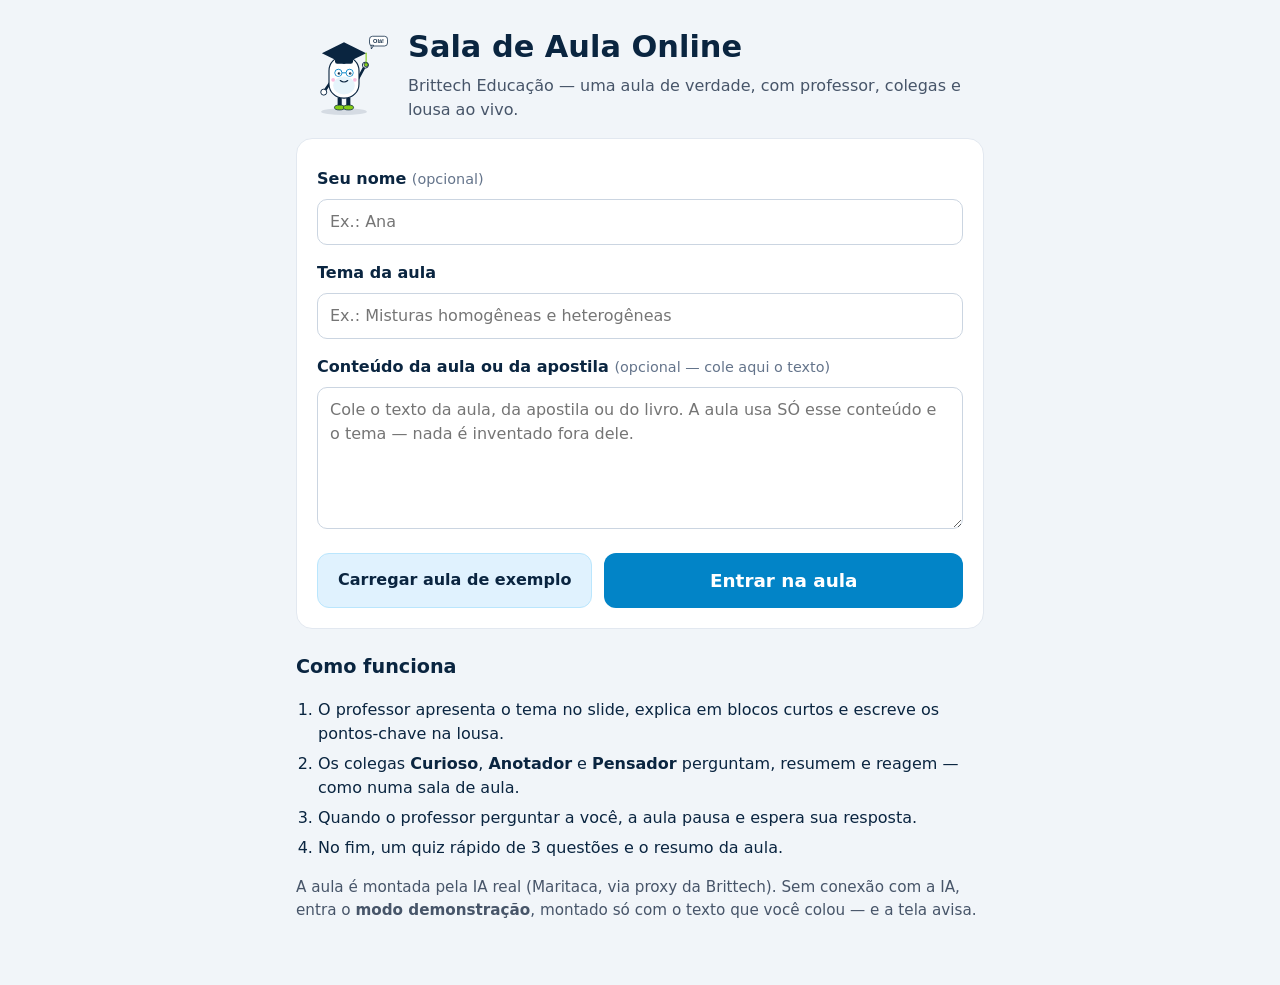
==== index.html @ 541ea4d3 "Sala de Aula Online: aula ao vivo estilo Zoom com professor, colegas virtuais e lousa em tempo real" ====
<!DOCTYPE html>
<html lang="pt-BR">
<head>
<meta charset="utf-8">
<meta name="viewport" content="width=device-width, initial-scale=1">
<title>Sala de Aula Online — Brittech Educação</title>
<link rel="stylesheet" href="style.css">
</head>
<body>

<!-- ===================== TELA DE ENTRADA ===================== -->
<main id="tela-entrada" class="entrada">
  <header class="entrada-topo">
    <img src="brito-saudacao.svg" alt="Brito, mascote da Brittech Educação, acenando" class="brito-logo">
    <div>
      <h1>Sala de Aula Online</h1>
      <p class="subtitulo">Brittech Educação — uma aula de verdade, com professor, colegas e lousa ao vivo.</p>
    </div>
  </header>

  <section class="entrada-form" aria-label="Montar sua aula">
    <label for="aluno-nome">Seu nome <span class="opcional">(opcional)</span></label>
    <input id="aluno-nome" type="text" placeholder="Ex.: Ana" autocomplete="name" maxlength="40">

    <label for="aula-tema">Tema da aula</label>
    <input id="aula-tema" type="text" placeholder="Ex.: Misturas homogêneas e heterogêneas" maxlength="120">

    <label for="aula-texto">Conteúdo da aula ou da apostila <span class="opcional">(opcional — cole aqui o texto)</span></label>
    <textarea id="aula-texto" rows="5" placeholder="Cole o texto da aula, da apostila ou do livro. A aula usa SÓ esse conteúdo e o tema — nada é inventado fora dele."></textarea>

    <div class="entrada-botoes">
      <button id="btn-exemplo" type="button" class="btn btn-secundario">Carregar aula de exemplo</button>
      <button id="btn-entrar" type="button" class="btn btn-grande">Entrar na aula</button>
    </div>
    <p id="entrada-exemplo-info" class="exemplo-info" hidden>Aula de exemplo carregada: <strong>Misturas homogêneas e heterogêneas</strong> (Ciências, 6º ano — EF06CI01: água e sal, água e óleo, água e areia). Edite o tema ou o texto se quiser.</p>
    <p id="entrada-erro" class="erro" hidden></p>
    <p id="entrada-status" class="status" hidden></p>
  </section>

  <section class="entrada-como">
    <h2>Como funciona</h2>
    <ol>
      <li>O professor apresenta o tema no slide, explica em blocos curtos e escreve os pontos-chave na lousa.</li>
      <li>Os colegas <strong>Curioso</strong>, <strong>Anotador</strong> e <strong>Pensador</strong> perguntam, resumem e reagem — como numa sala de aula.</li>
      <li>Quando o professor perguntar a você, a aula pausa e espera sua resposta.</li>
      <li>No fim, um quiz rápido de 3 questões e o resumo da aula.</li>
    </ol>
    <p class="nota-ia">A aula é montada pela IA real (Maritaca, via proxy da Brittech). Sem conexão com a IA, entra o <strong>modo demonstração</strong>, montado só com o texto que você colou — e a tela avisa.</p>
  </section>
</main>

<!-- ===================== SALA DE AULA ===================== -->
<main id="tela-aula" class="aula" hidden>
  <header class="aula-topo">
    <div class="aula-titulo">
      <img src="brito-saudacao.svg" alt="" class="brito-mini" aria-hidden="true">
      <div>
        <h1 id="aula-tema-titulo">Sala de Aula Online</h1>
        <p id="aula-fase" class="fase">Preparando a aula…</p>
      </div>
    </div>
    <div class="aula-topo-direita">
      <span id="badge-modo" class="badge badge-demo" hidden>Modo demonstração, sem IA real</span>
      <span id="badge-ia" class="badge badge-ia" hidden>IA real</span>
      <span id="aula-progresso" class="progresso" aria-live="polite"></span>
    </div>
  </header>

  <div class="palco">
    <!-- Slide + lousa -->
    <section class="area-apresentacao" aria-label="Slide e lousa">
      <div class="slide" id="slide">
        <p class="slide-kicker" id="slide-kicker">Brittech Educação</p>
        <h2 id="slide-titulo">Bem-vindo(a) à aula!</h2>
        <ul id="slide-linhas"></ul>
      </div>
      <div class="lousa-wrap">
        <div class="lousa-topo">
          <span>Lousa</span>
          <button id="btn-limpar-lousa" type="button" class="btn-mini">Limpar lousa</button>
        </div>
        <canvas id="lousa" width="900" height="240" aria-label="Lousa da aula, com os pontos-chave escritos pelo professor"></canvas>
      </div>
    </section>

    <!-- Participantes -->
    <aside class="participantes" aria-label="Participantes da aula">
      <div class="participante professor" data-quem="professor" id="tile-professor">
        <div class="video-sim" style="--cor:#0284C7">
          <span class="avatar-inicial">Pr</span>
          <span class="selo-falando" hidden>falando…</span>
        </div>
        <p class="part-nome">Professor <span class="part-papel">apresentando</span></p>
        <p class="part-status" data-status>ouvindo</p>
      </div>
      <div class="participante" data-quem="curioso" id="tile-curioso">
        <div class="video-sim" style="--cor:#ec4899">
          <span class="avatar-inicial">Cu</span>
          <span class="selo-falando" hidden>falando…</span>
        </div>
        <p class="part-nome">Curioso</p>
        <p class="part-status" data-status>ouvindo</p>
      </div>
      <div class="participante" data-quem="anotador" id="tile-anotador">
        <div class="video-sim" style="--cor:#06b6d4">
          <span class="avatar-inicial">An</span>
          <span class="selo-falando" hidden>falando…</span>
        </div>
        <p class="part-nome">Anotador</p>
        <p class="part-status" data-status>ouvindo</p>
      </div>
      <div class="participante" data-quem="pensador" id="tile-pensador">
        <div class="video-sim" style="--cor:#f59e0b">
          <span class="avatar-inicial">Pe</span>
          <span class="selo-falando" hidden>falando…</span>
        </div>
        <p class="part-nome">Pensador</p>
        <p class="part-status" data-status>ouvindo</p>
      </div>
      <div class="participante voce" data-quem="voce" id="tile-voce">
        <div class="video-sim" style="--cor:#84CC16">
          <span class="avatar-inicial" id="voce-inicial">Você</span>
          <span class="selo-mao" id="selo-mao" hidden>✋ mão levantada</span>
          <span class="selo-falando" hidden>falando…</span>
        </div>
        <p class="part-nome" id="voce-nome">Você</p>
        <p class="part-status" data-status>ouvindo</p>
      </div>
    </aside>
  </div>

  <!-- Legenda da fala atual -->
  <p id="legenda" class="legenda" aria-live="polite"></p>

  <!-- Painel de interação com o aluno -->
  <section id="painel-aluno" class="painel-interacao" hidden>
    <h2 id="aluno-pergunta">O professor perguntou:</h2>
    <div id="aluno-opcoes" class="opcoes"></div>
    <label for="aluno-resposta-livre">Ou responda com suas palavras:</label>
    <div class="resposta-livre-linha">
      <input id="aluno-resposta-livre" type="text" placeholder="Escreva sua resposta aqui…" maxlength="300">
      <button id="btn-responder-livre" type="button" class="btn btn-primario">Responder</button>
    </div>
    <p id="aluno-retorno" class="retorno" hidden></p>
  </section>

  <!-- Painel do quiz -->
  <section id="painel-quiz" class="painel-quiz" hidden>
    <h2 id="quiz-titulo">Quiz rápido</h2>
    <p id="quiz-pergunta" class="quiz-pergunta"></p>
    <div id="quiz-opcoes" class="opcoes"></div>
    <p id="quiz-feedback" class="retorno" hidden></p>
    <button id="btn-proxima-questao" type="button" class="btn btn-primario" hidden>Próxima questão</button>
    <button id="btn-ver-resumo" type="button" class="btn btn-primario" hidden>Ver o resumo da aula</button>
  </section>

  <!-- Resumo / encerramento -->
  <section id="painel-resumo" class="painel-resumo" hidden>
    <h2>Aula concluída!</h2>
    <p id="resumo-nota" class="resumo-nota"></p>
    <pre id="resumo-texto" class="resumo-texto"></pre>
    <div class="resumo-botoes">
      <button id="btn-copiar-resumo" type="button" class="btn btn-secundario">Copiar resumo</button>
      <button id="btn-rever-aula" type="button" class="btn btn-secundario">Assistir de novo</button>
      <button id="btn-sair-resumo" type="button" class="btn btn-primario">Sair da aula</button>
    </div>
  </section>

  <!-- Controles -->
  <footer class="controles">
    <button id="btn-mudo" type="button" class="btn-controle" aria-pressed="false">🔊 Som ligado</button>
    <button id="btn-camera" type="button" class="btn-controle" aria-pressed="true">📷 Câmera ligada</button>
    <button id="btn-mao" type="button" class="btn-controle" aria-pressed="false">✋ Levantar a mão</button>
    <button id="btn-pular" type="button" class="btn-controle">⏭ Pular fala</button>
    <button id="btn-tela-cheia" type="button" class="btn-controle">⛶ Tela cheia</button>
    <button id="btn-sair" type="button" class="btn-controle btn-sair">Sair da aula</button>
  </footer>
  <p id="aviso-voz" class="aviso-voz" hidden></p>
</main>

<script src="sala.js"></script>
</body>
</html>
---- style.css ----
/* Sala de Aula Online — Brittech Educação
   Paleta: azul-marinho #0A2540, ciano #0284C7, lima #84CC16. pt-BR.
   Site estático, sem dependências externas. */
* { box-sizing: border-box; }
html, body { margin: 0; padding: 0; }
body {
  font-family: system-ui, -apple-system, "Segoe UI", Roboto, Arial, sans-serif;
  background: #f1f5f9;
  color: #0A2540;
  line-height: 1.5;
}
button { font: inherit; cursor: pointer; }
input, textarea { font: inherit; }
[hidden] { display: none !important; }

/* ------------------------- Entrada ------------------------- */
.entrada { max-width: 720px; margin: 0 auto; padding: 24px 16px 48px; }
.entrada-topo { display: flex; gap: 16px; align-items: center; margin-bottom: 8px; }
.brito-logo { width: 96px; height: auto; flex: none; }
.entrada-topo h1 { margin: 0; font-size: 1.9rem; color: #0A2540; }
.subtitulo { margin: 4px 0 0; color: #475569; }
.entrada-form {
  background: #fff; border: 1px solid #e2e8f0; border-radius: 16px;
  padding: 20px; margin-top: 16px;
  display: flex; flex-direction: column; gap: 8px;
}
.entrada-form label { font-weight: 600; margin-top: 8px; }
.opcional { font-weight: 400; color: #64748b; font-size: .9em; }
.entrada-form input, .entrada-form textarea {
  border: 1px solid #cbd5e1; border-radius: 10px; padding: 10px 12px;
  width: 100%; background: #fff; color: #0A2540;
}
.entrada-form input:focus, .entrada-form textarea:focus {
  outline: 2px solid #0284C7; outline-offset: 1px; border-color: #0284C7;
}
.entrada-botoes { display: flex; flex-wrap: wrap; gap: 12px; margin-top: 16px; }
.btn {
  border: none; border-radius: 12px; padding: 12px 20px; font-weight: 700;
}
.btn-grande { background: #0284C7; color: #fff; font-size: 1.15rem; padding: 14px 28px; flex: 1 1 220px; }
.btn-grande:hover { background: #0369a1; }
.btn-grande:disabled { background: #94a3b8; cursor: wait; }
.btn-primario { background: #0284C7; color: #fff; }
.btn-primario:hover { background: #0369a1; }
.btn-secundario { background: #e0f2fe; color: #0A2540; border: 1px solid #bae6fd; }
.btn-secundario:hover { background: #bae6fd; }
.exemplo-info { background: #f7fee7; border: 1px solid #d9f99d; border-radius: 10px; padding: 10px 12px; margin: 12px 0 0; }
.erro { color: #b91c1c; background: #fef2f2; border: 1px solid #fecaca; border-radius: 10px; padding: 10px 12px; margin: 12px 0 0; }
.status { color: #0A2540; background: #e0f2fe; border: 1px solid #bae6fd; border-radius: 10px; padding: 10px 12px; margin: 12px 0 0; }
.entrada-como { margin-top: 24px; }
.entrada-como h2 { font-size: 1.2rem; margin-bottom: 8px; }
.entrada-como ol { padding-left: 22px; }
.entrada-como li { margin-bottom: 6px; }
.nota-ia { color: #475569; font-size: .95rem; }

/* ------------------------- Sala de aula ------------------------- */
.aula {
  min-height: 100vh; background: #0A2540; color: #f8fafc;
  display: flex; flex-direction: column;
}
.aula-topo {
  display: flex; justify-content: space-between; align-items: center; gap: 12px;
  padding: 10px 16px; background: #081c30; border-bottom: 1px solid #1e3a5f; flex-wrap: wrap;
}
.aula-titulo { display: flex; align-items: center; gap: 10px; min-width: 0; }
.brito-mini { width: 44px; height: auto; flex: none; }
.aula-titulo h1 { font-size: 1.15rem; margin: 0; white-space: nowrap; overflow: hidden; text-overflow: ellipsis; }
.fase { margin: 0; color: #7dd3fc; font-size: .9rem; }
.aula-topo-direita { display: flex; align-items: center; gap: 10px; flex-wrap: wrap; }
.badge { border-radius: 999px; padding: 4px 12px; font-size: .85rem; font-weight: 700; }
.badge-demo { background: #fef3c7; color: #92400e; }
.badge-ia { background: #dcfce7; color: #166534; }
.progresso { color: #94a3b8; font-size: .9rem; }

.palco {
  flex: 1; display: grid; grid-template-columns: minmax(0, 1fr) 220px; gap: 12px;
  padding: 12px 16px; min-height: 0;
}
.area-apresentacao { display: flex; flex-direction: column; gap: 12px; min-width: 0; }
.slide {
  background: #fff; color: #0A2540; border-radius: 16px; padding: 20px 24px;
  min-height: 220px; flex: 1; box-shadow: 0 4px 24px rgba(0,0,0,.35);
}
.slide-kicker { margin: 0 0 4px; color: #0284C7; font-weight: 700; text-transform: uppercase; letter-spacing: .06em; font-size: .8rem; }
.slide h2 { margin: 0 0 12px; font-size: 1.6rem; line-height: 1.25; }
.slide ul { margin: 0; padding-left: 22px; }
.slide li { margin-bottom: 10px; font-size: 1.08rem; }
.slide li::marker { color: #84CC16; }
.lousa-wrap { background: #14532d; border: 6px solid #78350f; border-radius: 12px; overflow: hidden; }
.lousa-topo {
  display: flex; justify-content: space-between; align-items: center;
  padding: 4px 12px; color: #bbf7d0; font-size: .85rem; font-weight: 700;
}
.btn-mini {
  background: transparent; color: #bbf7d0; border: 1px solid #4ade80;
  border-radius: 999px; padding: 2px 10px; font-size: .8rem;
}
.btn-mini:hover { background: rgba(255,255,255,.12); }
#lousa { display: block; width: 100%; height: 180px; }

/* Participantes */
.participantes { display: flex; flex-direction: column; gap: 10px; min-width: 0; }
.participante { background: #12365e; border-radius: 12px; padding: 8px; border: 2px solid transparent; transition: border-color .2s, transform .2s; }
.participante.falando { border-color: #84CC16; transform: scale(1.02); box-shadow: 0 0 0 3px rgba(132,204,22,.35); }
.participante.em-espera { opacity: .75; }
.video-sim {
  position: relative; border-radius: 8px; min-height: 64px;
  background: linear-gradient(135deg, var(--cor, #0284C7), #0A2540);
  display: flex; align-items: center; justify-content: center;
}
.video-sim.camera-off { background: #1e293b; }
.video-sim.camera-off .avatar-inicial { display: none; }
.video-sim .camera-off-msg { display: none; color: #94a3b8; font-size: .85rem; padding: 8px; text-align: center; }
.video-sim.camera-off .camera-off-msg { display: block; }
.avatar-inicial {
  width: 52px; height: 52px; border-radius: 50%; background: rgba(255,255,255,.92);
  color: #0A2540; font-weight: 800; font-size: 1.1rem;
  display: flex; align-items: center; justify-content: center;
}
.participante.professor .avatar-inicial { width: 68px; height: 68px; font-size: 1.35rem; }
.participante.professor .video-sim { min-height: 96px; }
.selo-falando {
  position: absolute; left: 6px; bottom: 6px; background: #84CC16; color: #0A2540;
  font-size: .75rem; font-weight: 700; border-radius: 999px; padding: 2px 8px;
}
.selo-mao {
  position: absolute; right: 6px; top: 6px; background: #facc15; color: #422006;
  font-size: .75rem; font-weight: 700; border-radius: 999px; padding: 2px 8px;
}
.part-nome { margin: 6px 0 0; font-weight: 700; font-size: .95rem; }
.part-papel { font-weight: 400; color: #7dd3fc; font-size: .85rem; }
.part-status { margin: 0; color: #94a3b8; font-size: .82rem; }

/* Legenda */
.legenda {
  margin: 0 16px; padding: 10px 16px; min-height: 48px;
  background: rgba(0,0,0,.45); border-radius: 10px; text-align: center;
  font-size: 1.08rem; color: #fff;
}
.legenda .quem { color: #a3e635; font-weight: 700; }

/* Painéis de interação / quiz / resumo */
.painel-interacao, .painel-quiz, .painel-resumo {
  margin: 12px 16px 0; background: #fff; color: #0A2540; border-radius: 14px; padding: 16px 20px;
}
.painel-interacao h2, .painel-quiz h2, .painel-resumo h2 { margin: 0 0 10px; font-size: 1.25rem; }
.painel-interacao label { display: block; font-weight: 600; margin-top: 12px; }
.opcoes { display: flex; flex-direction: column; gap: 8px; margin-top: 8px; }
.opcoes .btn-opcao {
  text-align: left; background: #f1f5f9; border: 1px solid #cbd5e1; color: #0A2540;
  border-radius: 10px; padding: 10px 14px; font-weight: 600;
}
.opcoes .btn-opcao:hover:not(:disabled) { border-color: #0284C7; background: #e0f2fe; }
.opcoes .btn-opcao:disabled { cursor: default; opacity: .85; }
.opcoes .btn-opcao.certa { background: #dcfce7; border-color: #22c55e; }
.opcoes .btn-opcao.errada { background: #fee2e2; border-color: #ef4444; }
.resposta-livre-linha { display: flex; gap: 8px; margin-top: 6px; }
.resposta-livre-linha input {
  flex: 1; min-width: 0; border: 1px solid #cbd5e1; border-radius: 10px; padding: 10px 12px;
}
.retorno {
  margin: 12px 0 0; background: #f0fdf4; border: 1px solid #bbf7d0; border-radius: 10px;
  padding: 10px 12px;
}
.quiz-pergunta { font-size: 1.1rem; font-weight: 600; }
.resumo-nota { font-weight: 700; font-size: 1.1rem; }
.resumo-texto {
  white-space: pre-wrap; font: inherit; background: #f8fafc; border: 1px solid #e2e8f0;
  border-radius: 10px; padding: 12px; margin: 10px 0;
}
.resumo-botoes { display: flex; flex-wrap: wrap; gap: 10px; }

/* Controles */
.controles {
  display: flex; flex-wrap: wrap; justify-content: center; gap: 10px;
  padding: 14px 16px 18px;
}
.btn-controle {
  background: #12365e; color: #f8fafc; border: 1px solid #1e3a5f;
  border-radius: 999px; padding: 10px 16px; font-weight: 600;
}
.btn-controle:hover { background: #1b4a7d; }
.btn-controle[aria-pressed="true"] { background: #0284C7; border-color: #0284C7; }
.btn-controle.btn-sair { background: #7f1d1d; border-color: #991b1b; }
.btn-controle.btn-sair:hover { background: #991b1b; }
.aviso-voz { margin: 0 16px 16px; color: #fde68a; font-size: .9rem; text-align: center; }

/* ------------------------- Responsivo ------------------------- */
@media (max-width: 760px) {
  .palco { grid-template-columns: minmax(0, 1fr); }
  .participantes {
    flex-direction: row; overflow-x: auto; padding-bottom: 4px;
    scroll-snap-type: x mandatory;
  }
  .participante { flex: 0 0 132px; scroll-snap-align: start; }
  .participante.professor { flex-basis: 160px; }
  .slide { min-height: 180px; padding: 16px; }
  .slide h2 { font-size: 1.3rem; }
  .slide li { font-size: 1rem; }
  #lousa { height: 140px; }
  .aula-titulo h1 { font-size: 1rem; }
  .entrada-topo h1 { font-size: 1.5rem; }
  .brito-logo { width: 72px; }
  .resposta-livre-linha { flex-direction: column; }
  .legenda { font-size: 1rem; }
}
@media (min-width: 1100px) {
  .palco { grid-template-columns: minmax(0, 1fr) 260px; }
  .slide h2 { font-size: 1.9rem; }
}
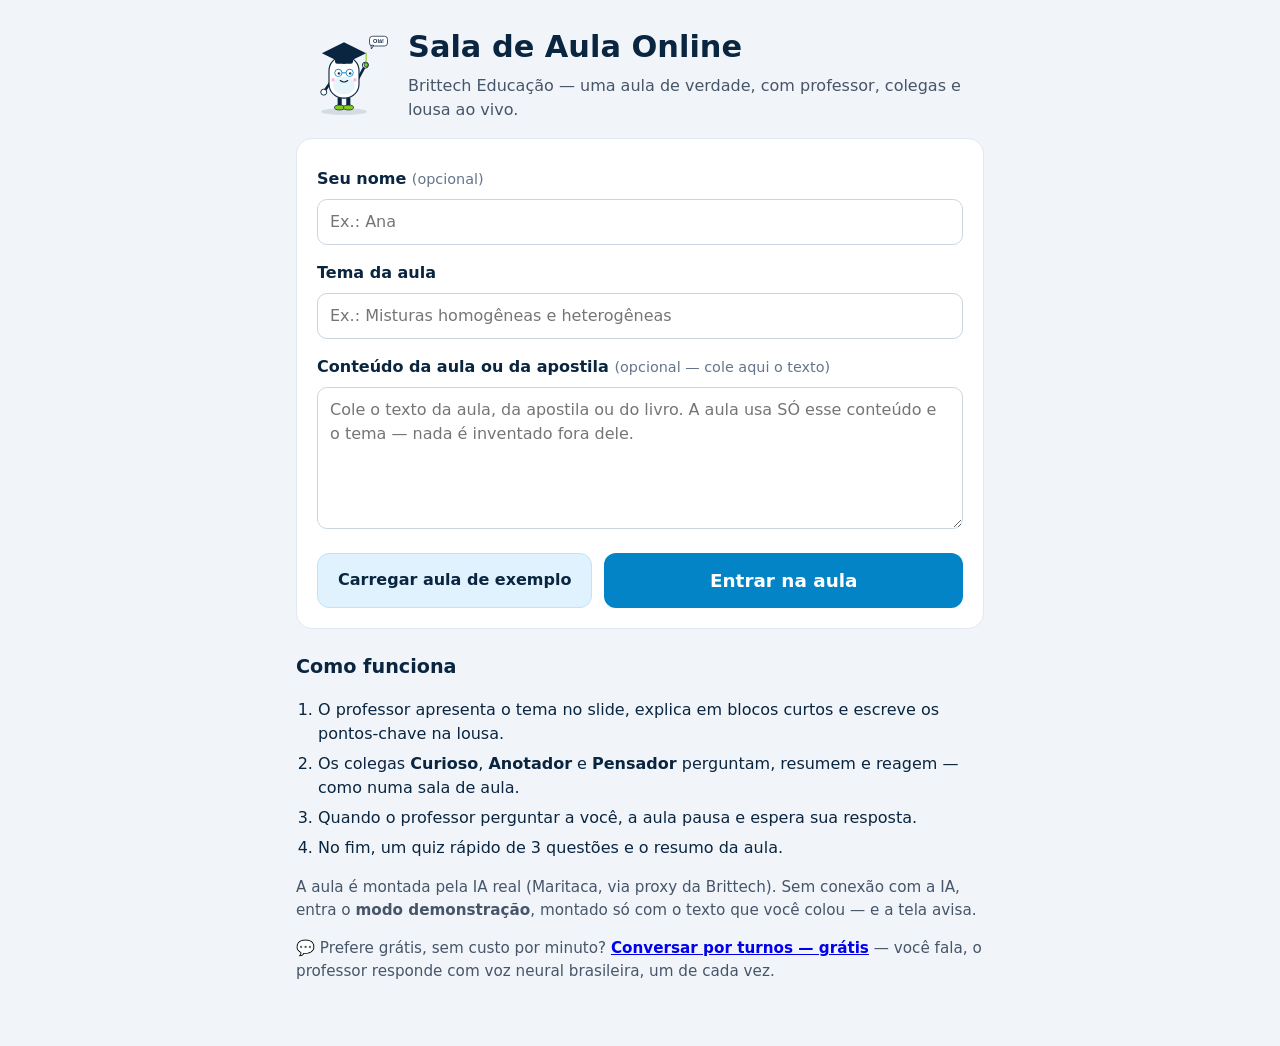
==== commit ec8878c4: "Sala de Aula: conversa por turnos com vozes neurais (grátis, Edge TTS via proxy)" ====
--- a/index.html
+++ b/index.html
@@ -46,6 +46,7 @@
       <li>No fim, um quiz rápido de 3 questões e o resumo da aula.</li>
     </ol>
     <p class="nota-ia">A aula é montada pela IA real (Maritaca, via proxy da Brittech). Sem conexão com a IA, entra o <strong>modo demonstração</strong>, montado só com o texto que você colou — e a tela avisa.</p>
+    <p class="nota-ia">💬 Prefere grátis, sem custo por minuto? <a href="conversa-turnos.html"><strong>Conversar por turnos — grátis</strong></a> — você fala, o professor responde com voz neural brasileira, um de cada vez.</p>
   </section>
 </main>
 
